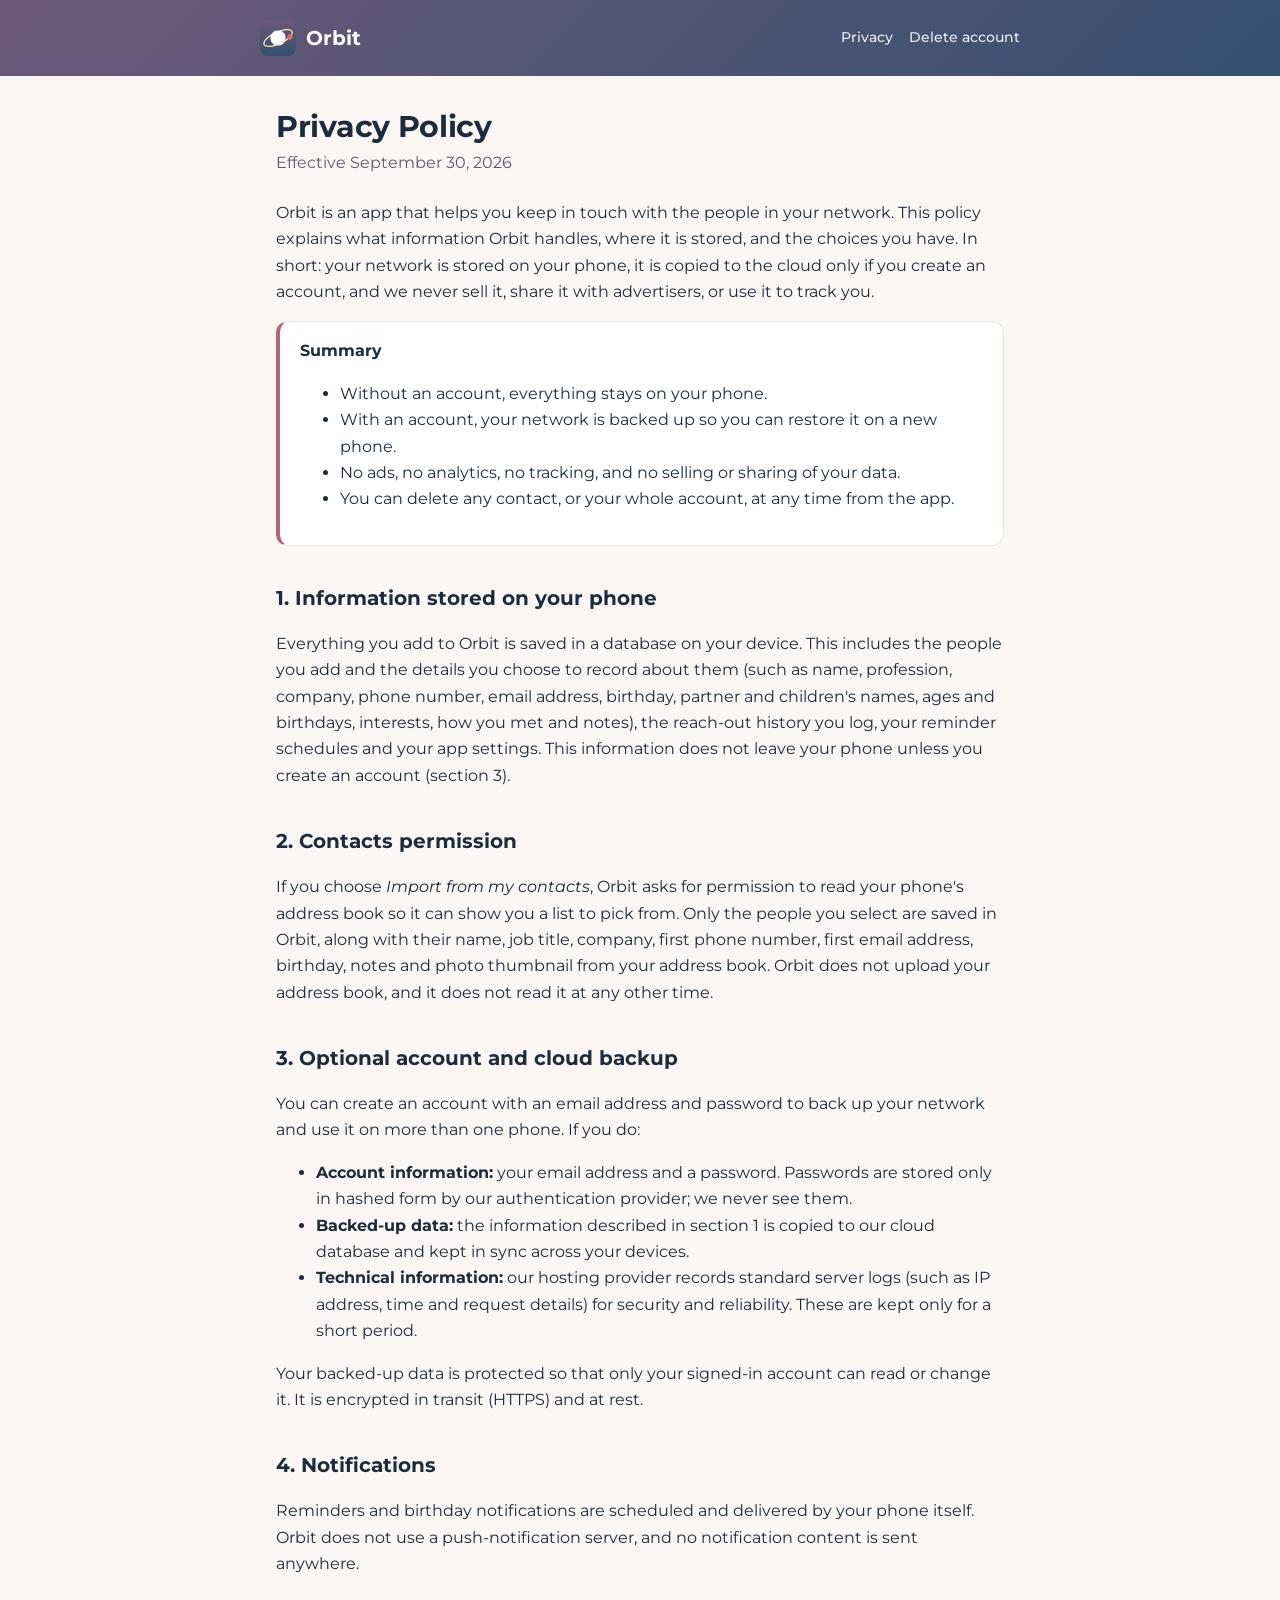
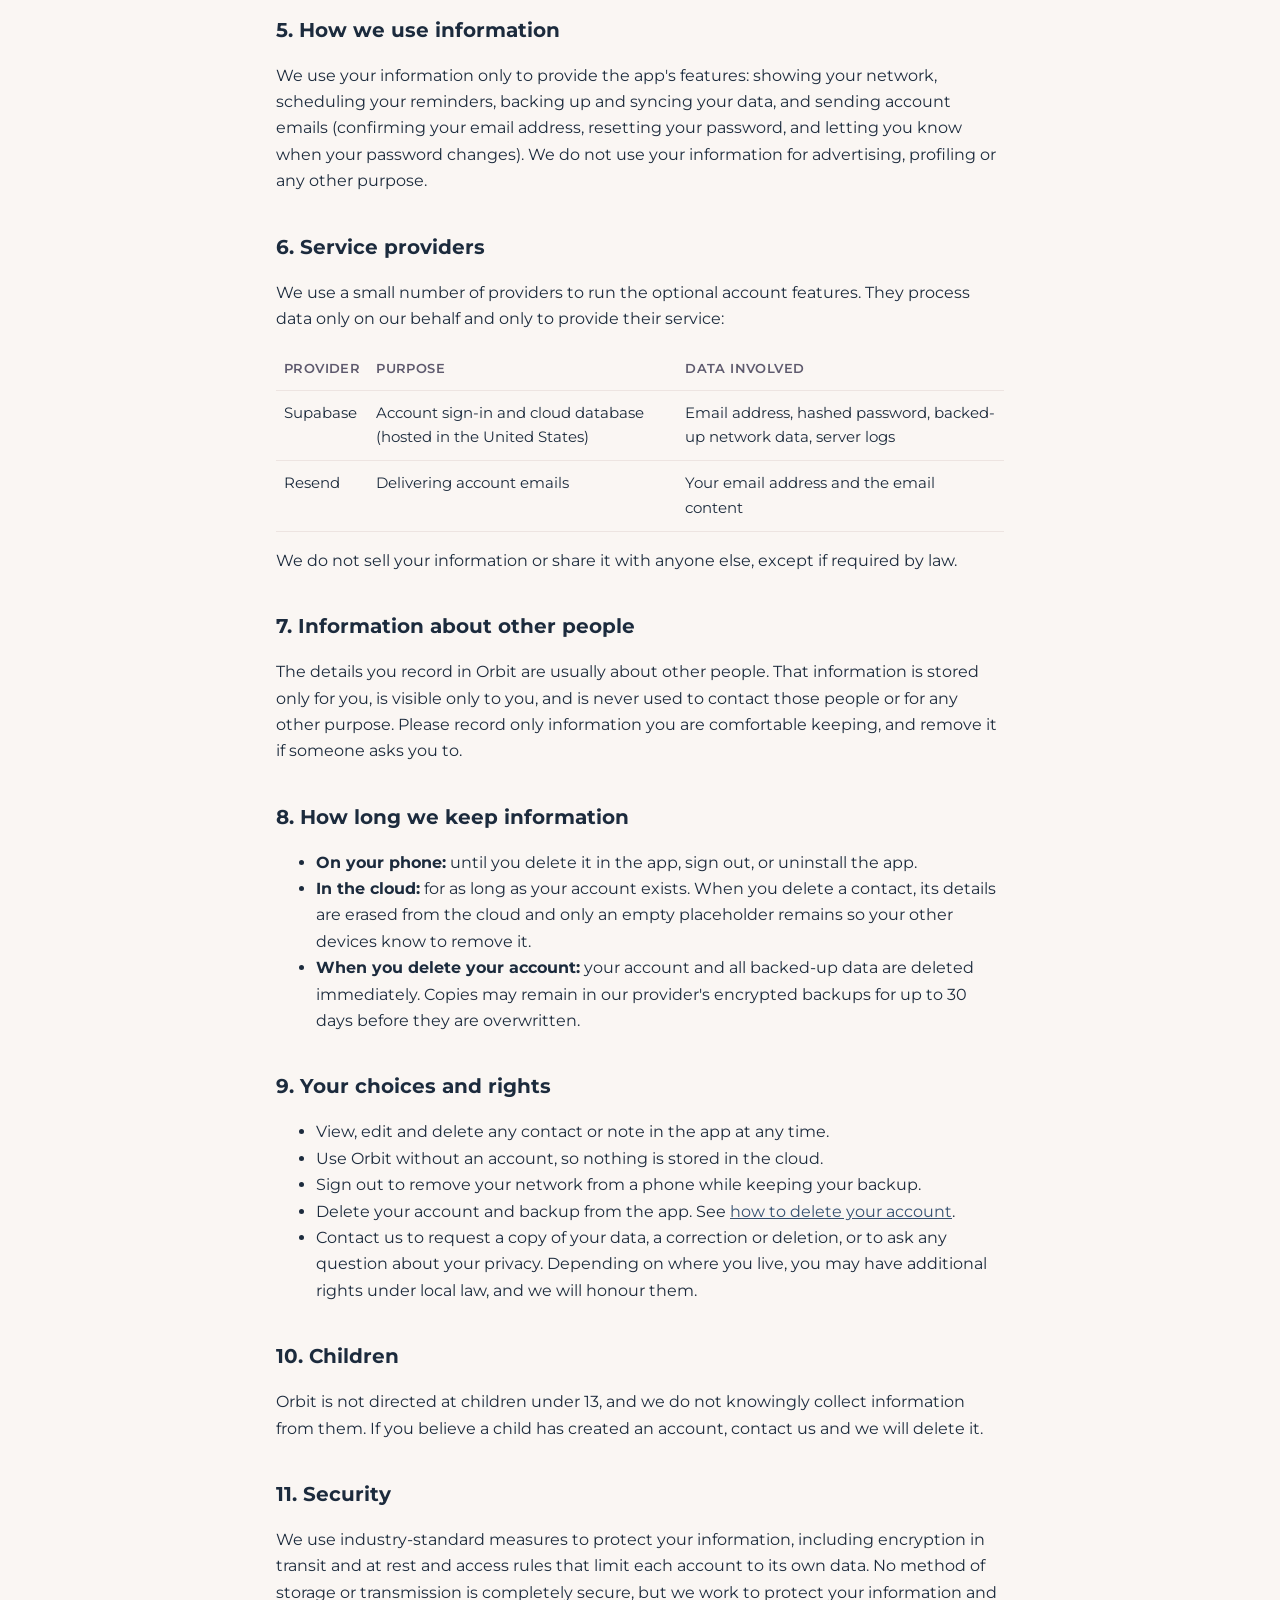
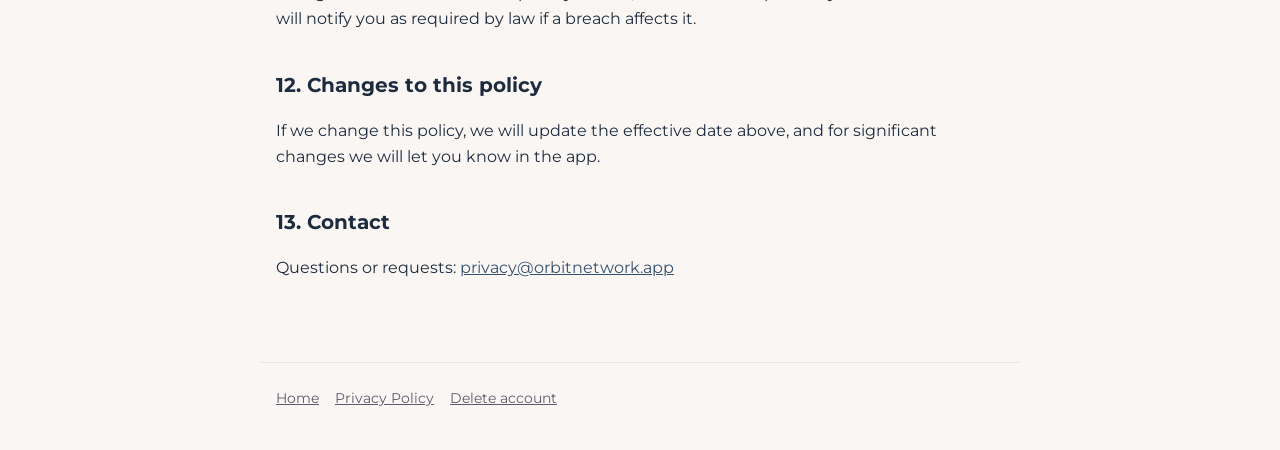
==== privacy.html @ 4edca76b "Orbit website: landing page, privacy policy, account deletion" ====
<!doctype html>
<html lang="en">
<head>
  <meta charset="utf-8">
  <meta name="viewport" content="width=device-width, initial-scale=1">
  <title>Orbit Privacy Policy</title>
  <meta name="description" content="How the Orbit app handles your data.">
  <link rel="icon" href="icon.png">
  <link rel="preconnect" href="https://fonts.googleapis.com">
  <link href="https://fonts.googleapis.com/css2?family=Montserrat:wght@400;500;600;700&display=swap" rel="stylesheet">
  <link rel="stylesheet" href="style.css">
</head>
<body>
<header>
  <div class="bar">
    <a href="./"><img src="icon.png" alt="">Orbit</a>
    <nav><a href="privacy.html">Privacy</a><a href="delete-account.html">Delete account</a></nav>
  </div>
</header>

<main>
  <h1>Privacy Policy</h1>
  <p class="meta">Effective September 30, 2026</p>

  <p>Orbit is an app that helps you keep in touch with the people in your network. This policy
  explains what information Orbit handles, where it is stored, and the choices you have. In short:
  your network is stored on your phone, it is copied to the cloud only if you create an account,
  and we never sell it, share it with advertisers, or use it to track you.</p>

  <div class="card highlight">
    <strong>Summary</strong>
    <ul>
      <li>Without an account, everything stays on your phone.</li>
      <li>With an account, your network is backed up so you can restore it on a new phone.</li>
      <li>No ads, no analytics, no tracking, and no selling or sharing of your data.</li>
      <li>You can delete any contact, or your whole account, at any time from the app.</li>
    </ul>
  </div>

  <h2>1. Information stored on your phone</h2>
  <p>Everything you add to Orbit is saved in a database on your device. This includes the people
  you add and the details you choose to record about them (such as name, profession, company,
  phone number, email address, birthday, partner and children's names, ages and birthdays,
  interests, how you met and notes), the reach-out history you log, your reminder schedules and
  your app settings. This information does not leave your phone unless you create an account
  (section 3).</p>

  <h2>2. Contacts permission</h2>
  <p>If you choose <em>Import from my contacts</em>, Orbit asks for permission to read your phone's
  address book so it can show you a list to pick from. Only the people you select are saved in
  Orbit, along with their name, job title, company, first phone number, first email address,
  birthday, notes and photo thumbnail from your address book. Orbit does not upload your address
  book, and it does not read it at any other time.</p>

  <h2>3. Optional account and cloud backup</h2>
  <p>You can create an account with an email address and password to back up your network and use
  it on more than one phone. If you do:</p>
  <ul>
    <li><strong>Account information:</strong> your email address and a password. Passwords are
    stored only in hashed form by our authentication provider; we never see them.</li>
    <li><strong>Backed-up data:</strong> the information described in section 1 is copied to our
    cloud database and kept in sync across your devices.</li>
    <li><strong>Technical information:</strong> our hosting provider records standard server logs
    (such as IP address, time and request details) for security and reliability. These are kept
    only for a short period.</li>
  </ul>
  <p>Your backed-up data is protected so that only your signed-in account can read or change it.
  It is encrypted in transit (HTTPS) and at rest.</p>

  <h2>4. Notifications</h2>
  <p>Reminders and birthday notifications are scheduled and delivered by your phone itself. Orbit
  does not use a push-notification server, and no notification content is sent anywhere.</p>

  <h2>5. How we use information</h2>
  <p>We use your information only to provide the app's features: showing your network, scheduling
  your reminders, backing up and syncing your data, and sending account emails (confirming your
  email address, resetting your password, and letting you know when your password changes). We do
  not use your information for advertising, profiling or any other purpose.</p>

  <h2>6. Service providers</h2>
  <p>We use a small number of providers to run the optional account features. They process data
  only on our behalf and only to provide their service:</p>
  <div class="table-wrap">
    <table>
      <tr><th>Provider</th><th>Purpose</th><th>Data involved</th></tr>
      <tr><td>Supabase</td><td>Account sign-in and cloud database (hosted in the United States)</td><td>Email address, hashed password, backed-up network data, server logs</td></tr>
      <tr><td>Resend</td><td>Delivering account emails</td><td>Your email address and the email content</td></tr>
    </table>
  </div>
  <p>We do not sell your information or share it with anyone else, except if required by law.</p>

  <h2>7. Information about other people</h2>
  <p>The details you record in Orbit are usually about other people. That information is stored
  only for you, is visible only to you, and is never used to contact those people or for any
  other purpose. Please record only information you are comfortable keeping, and remove it if
  someone asks you to.</p>

  <h2>8. How long we keep information</h2>
  <ul>
    <li><strong>On your phone:</strong> until you delete it in the app, sign out, or uninstall
    the app.</li>
    <li><strong>In the cloud:</strong> for as long as your account exists. When you delete a
    contact, its details are erased from the cloud and only an empty placeholder remains so your
    other devices know to remove it.</li>
    <li><strong>When you delete your account:</strong> your account and all backed-up data are
    deleted immediately. Copies may remain in our provider's encrypted backups for up to 30 days
    before they are overwritten.</li>
  </ul>

  <h2>9. Your choices and rights</h2>
  <ul>
    <li>View, edit and delete any contact or note in the app at any time.</li>
    <li>Use Orbit without an account, so nothing is stored in the cloud.</li>
    <li>Sign out to remove your network from a phone while keeping your backup.</li>
    <li>Delete your account and backup from the app. See
    <a href="delete-account.html">how to delete your account</a>.</li>
    <li>Contact us to request a copy of your data, a correction or deletion, or to ask any
    question about your privacy. Depending on where you live, you may have additional rights
    under local law, and we will honour them.</li>
  </ul>

  <h2>10. Children</h2>
  <p>Orbit is not directed at children under 13, and we do not knowingly collect information from
  them. If you believe a child has created an account, contact us and we will delete it.</p>

  <h2>11. Security</h2>
  <p>We use industry-standard measures to protect your information, including encryption in
  transit and at rest and access rules that limit each account to its own data. No method of
  storage or transmission is completely secure, but we work to protect your information and
  will notify you as required by law if a breach affects it.</p>

  <h2>12. Changes to this policy</h2>
  <p>If we change this policy, we will update the effective date above, and for significant changes
  we will let you know in the app.</p>

  <h2>13. Contact</h2>
  <p>Questions or requests: <a href="mailto:privacy@orbitnetwork.app">privacy@orbitnetwork.app</a></p>
</main>

<footer>
  <a href="./">Home</a><a href="privacy.html">Privacy Policy</a><a href="delete-account.html">Delete account</a>
</footer>
</body>
</html>
---- style.css ----
:root {
  --blue: #355070;
  --plum: #6d597a;
  --rose: #b56576;
  --accent: #ffe5b4;
  --ink: #1c2b3d;
  --muted: #5e5a6e;
  --paper: #faf6f3;
  --card: #ffffff;
  --line: #ede4e1;
  --link: #355070;
}

@media (prefers-color-scheme: dark) {
  :root {
    --ink: #eef1f6;
    --muted: #b7c0ce;
    --paper: #131c28;
    --card: #1e2b3c;
    --line: #2e3d52;
    --link: #afc2da;
  }
}

* { box-sizing: border-box; }

body {
  margin: 0;
  background: var(--paper);
  color: var(--ink);
  font-family: "Montserrat", -apple-system, BlinkMacSystemFont, "Segoe UI", Roboto, Helvetica, Arial, sans-serif;
  line-height: 1.65;
  font-size: 16px;
}

header {
  background: linear-gradient(135deg, var(--plum), var(--blue));
  color: #fff;
  padding: 20px 16px;
}

.bar {
  max-width: 760px;
  margin: 0 auto;
  display: flex;
  align-items: center;
  gap: 12px;
}

.bar a { color: #fff; text-decoration: none; font-weight: 700; font-size: 20px; display: flex; align-items: center; gap: 10px; }
.bar img { width: 36px; height: 36px; border-radius: 8px; }
.bar nav { margin-left: auto; display: flex; gap: 16px; font-size: 14px; }
.bar nav a { font-weight: 500; font-size: 14px; opacity: 0.9; }

main {
  max-width: 760px;
  margin: 0 auto;
  padding: 32px 16px 64px;
}

h1 { font-size: 30px; line-height: 1.25; margin: 0 0 4px; letter-spacing: -0.3px; }
h2 { font-size: 20px; margin: 36px 0 8px; }
h3 { font-size: 16px; margin: 20px 0 4px; }
p, li { color: var(--ink); }
.meta { color: var(--muted); margin: 0 0 24px; }
a { color: var(--link); }

.card {
  background: var(--card);
  border: 1px solid var(--line);
  border-radius: 12px;
  padding: 16px 20px;
  margin: 16px 0;
}

.card.highlight { border-left: 4px solid var(--rose); }

ol.steps { padding-left: 22px; }
ol.steps li { margin: 6px 0; }

table { width: 100%; border-collapse: collapse; font-size: 15px; }
th, td { text-align: left; vertical-align: top; padding: 10px 8px; border-bottom: 1px solid var(--line); }
th { color: var(--muted); font-weight: 600; font-size: 13px; text-transform: uppercase; letter-spacing: 0.4px; }
.table-wrap { overflow-x: auto; }

.button {
  display: inline-block;
  background: var(--accent);
  color: #1c2b3d;
  font-weight: 600;
  padding: 12px 20px;
  border-radius: 8px;
  text-decoration: none;
}

.hero { text-align: center; padding: 24px 0; }
.hero img { width: 112px; height: 112px; border-radius: 24px; }
.hero p { color: var(--muted); font-size: 18px; max-width: 520px; margin: 12px auto 24px; }

footer {
  max-width: 760px;
  margin: 0 auto;
  padding: 24px 16px 40px;
  color: var(--muted);
  font-size: 14px;
  border-top: 1px solid var(--line);
}
footer a { color: var(--muted); margin-right: 16px; }
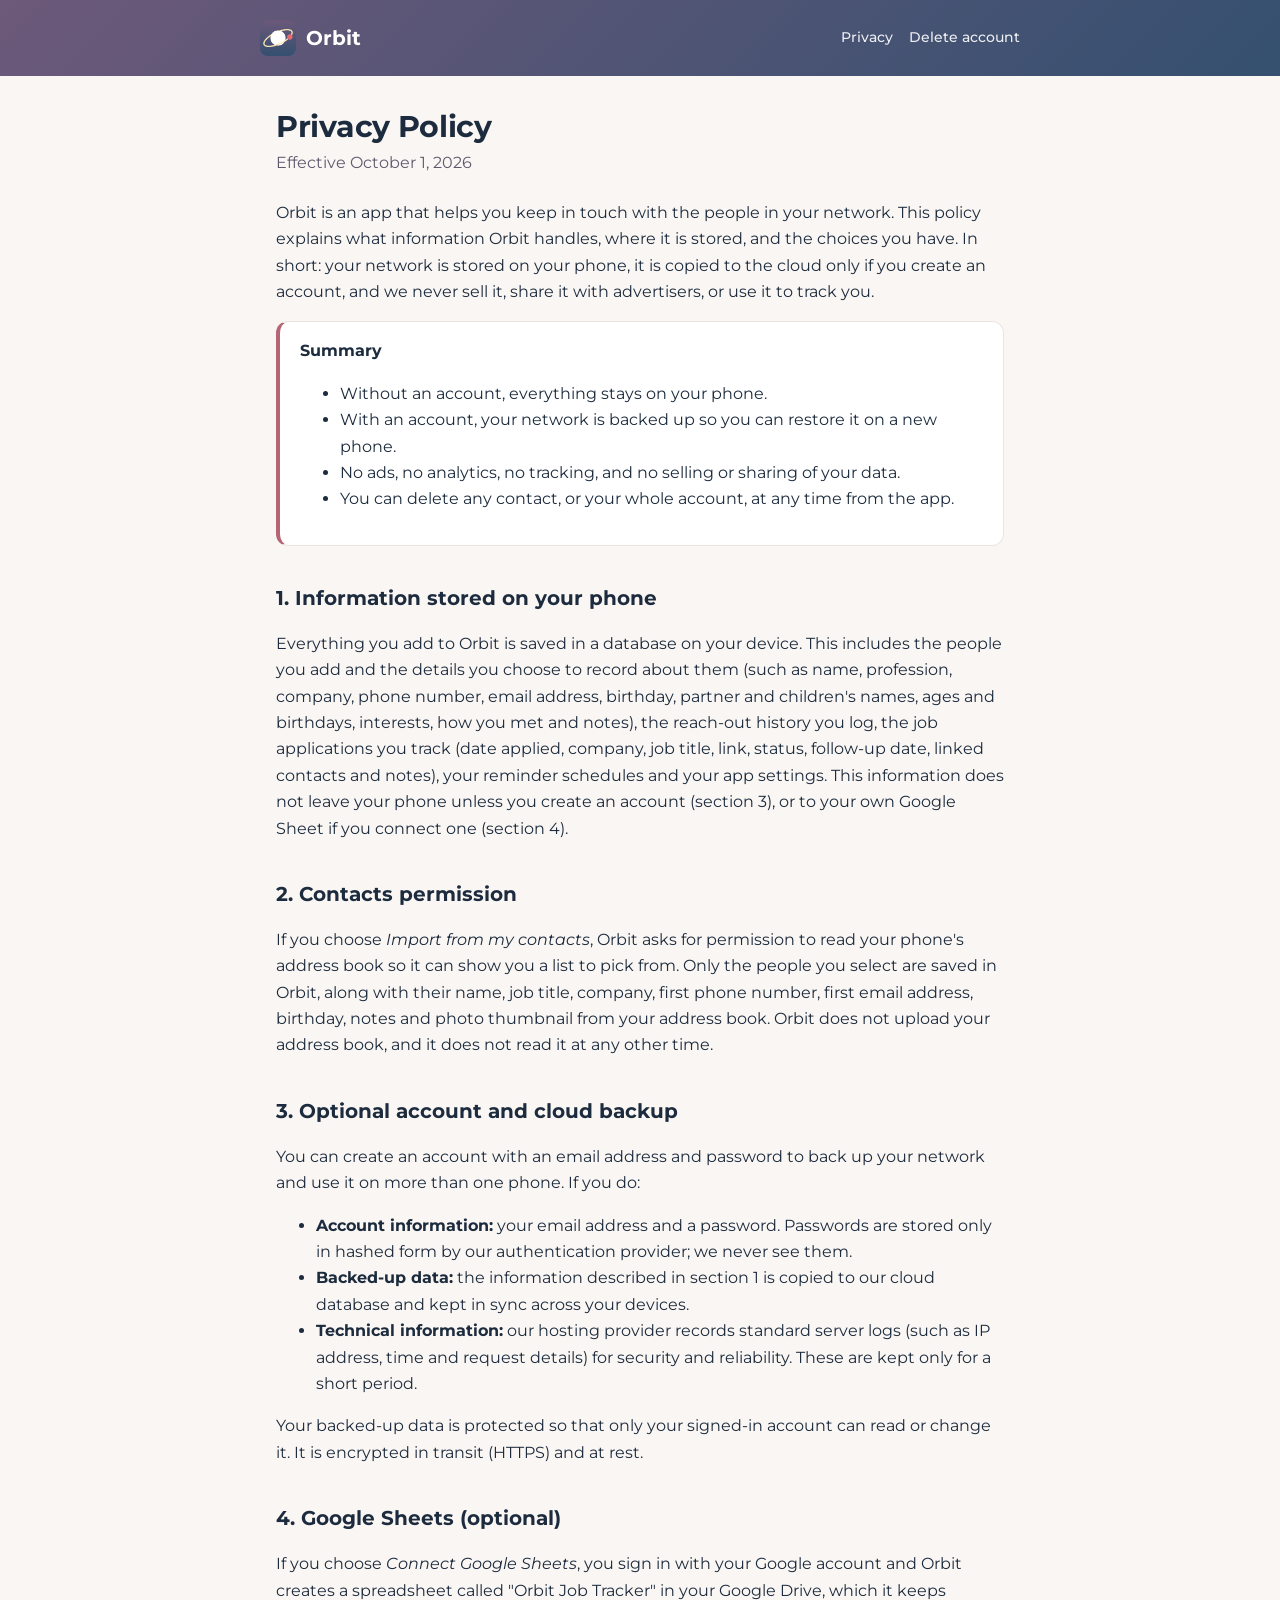
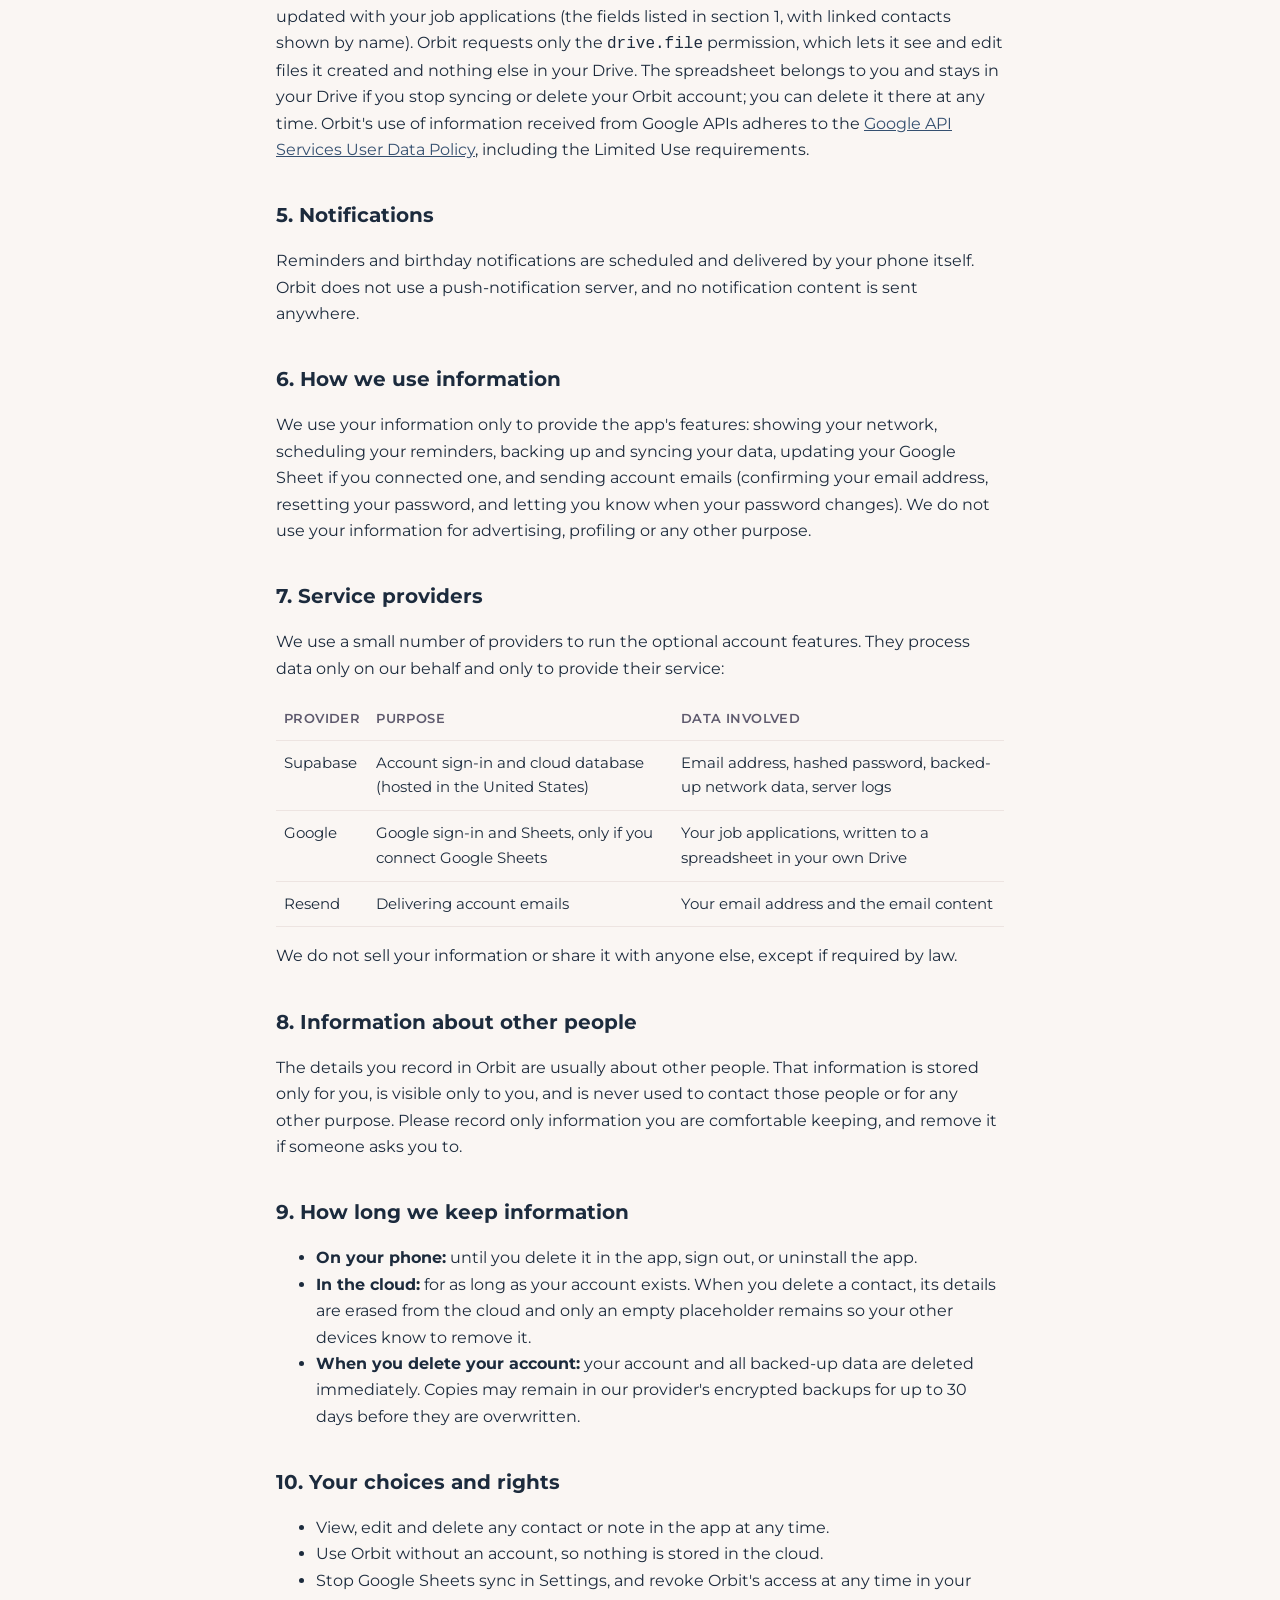
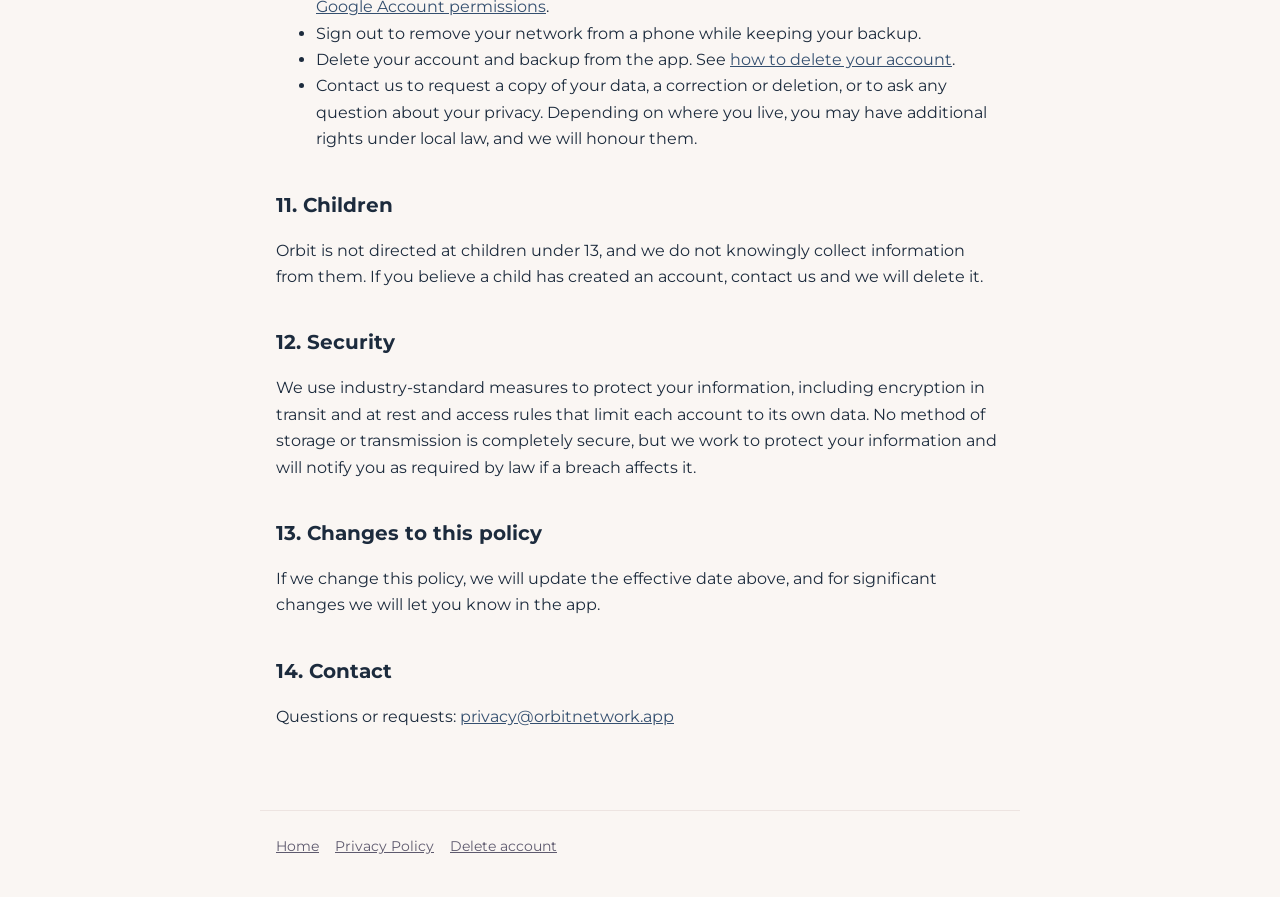
==== commit 5a8440e6: "Cover job applications and Google Sheets" ====
--- a/privacy.html
+++ b/privacy.html
@@ -20,7 +20,7 @@
 
 <main>
   <h1>Privacy Policy</h1>
-  <p class="meta">Effective September 30, 2026</p>
+  <p class="meta">Effective October 1, 2026</p>
 
   <p>Orbit is an app that helps you keep in touch with the people in your network. This policy
   explains what information Orbit handles, where it is stored, and the choices you have. In short:
@@ -41,9 +41,10 @@
   <p>Everything you add to Orbit is saved in a database on your device. This includes the people
   you add and the details you choose to record about them (such as name, profession, company,
   phone number, email address, birthday, partner and children's names, ages and birthdays,
-  interests, how you met and notes), the reach-out history you log, your reminder schedules and
-  your app settings. This information does not leave your phone unless you create an account
-  (section 3).</p>
+  interests, how you met and notes), the reach-out history you log, the job applications you
+  track (date applied, company, job title, link, status, follow-up date, linked contacts and
+  notes), your reminder schedules and your app settings. This information does not leave your phone unless you create an account
+  (section 3), or to your own Google Sheet if you connect one (section 4).</p>
 
   <h2>2. Contacts permission</h2>
   <p>If you choose <em>Import from my contacts</em>, Orbit asks for permission to read your phone's
@@ -67,35 +68,48 @@
   <p>Your backed-up data is protected so that only your signed-in account can read or change it.
   It is encrypted in transit (HTTPS) and at rest.</p>
 
-  <h2>4. Notifications</h2>
+  <h2>4. Google Sheets (optional)</h2>
+  <p>If you choose <em>Connect Google Sheets</em>, you sign in with your Google account and Orbit
+  creates a spreadsheet called "Orbit Job Tracker" in your Google Drive, which it keeps updated
+  with your job applications (the fields listed in section 1, with linked contacts shown by
+  name). Orbit requests only the <code>drive.file</code> permission, which lets it see and edit
+  files it created and nothing else in your Drive. The spreadsheet belongs to you and stays in
+  your Drive if you stop syncing or delete your Orbit account; you can delete it there at any
+  time. Orbit's use of information received from Google APIs adheres to the
+  <a href="https://developers.google.com/terms/api-services-user-data-policy">Google API Services
+  User Data Policy</a>, including the Limited Use requirements.</p>
+
+  <h2>5. Notifications</h2>
   <p>Reminders and birthday notifications are scheduled and delivered by your phone itself. Orbit
   does not use a push-notification server, and no notification content is sent anywhere.</p>
 
-  <h2>5. How we use information</h2>
+  <h2>6. How we use information</h2>
   <p>We use your information only to provide the app's features: showing your network, scheduling
-  your reminders, backing up and syncing your data, and sending account emails (confirming your
+  your reminders, backing up and syncing your data, updating your Google Sheet if you connected
+  one, and sending account emails (confirming your
   email address, resetting your password, and letting you know when your password changes). We do
   not use your information for advertising, profiling or any other purpose.</p>
 
-  <h2>6. Service providers</h2>
+  <h2>7. Service providers</h2>
   <p>We use a small number of providers to run the optional account features. They process data
   only on our behalf and only to provide their service:</p>
   <div class="table-wrap">
     <table>
       <tr><th>Provider</th><th>Purpose</th><th>Data involved</th></tr>
       <tr><td>Supabase</td><td>Account sign-in and cloud database (hosted in the United States)</td><td>Email address, hashed password, backed-up network data, server logs</td></tr>
+      <tr><td>Google</td><td>Google sign-in and Sheets, only if you connect Google Sheets</td><td>Your job applications, written to a spreadsheet in your own Drive</td></tr>
       <tr><td>Resend</td><td>Delivering account emails</td><td>Your email address and the email content</td></tr>
     </table>
   </div>
   <p>We do not sell your information or share it with anyone else, except if required by law.</p>
 
-  <h2>7. Information about other people</h2>
+  <h2>8. Information about other people</h2>
   <p>The details you record in Orbit are usually about other people. That information is stored
   only for you, is visible only to you, and is never used to contact those people or for any
   other purpose. Please record only information you are comfortable keeping, and remove it if
   someone asks you to.</p>
 
-  <h2>8. How long we keep information</h2>
+  <h2>9. How long we keep information</h2>
   <ul>
     <li><strong>On your phone:</strong> until you delete it in the app, sign out, or uninstall
     the app.</li>
@@ -107,10 +121,12 @@
     before they are overwritten.</li>
   </ul>
 
-  <h2>9. Your choices and rights</h2>
+  <h2>10. Your choices and rights</h2>
   <ul>
     <li>View, edit and delete any contact or note in the app at any time.</li>
     <li>Use Orbit without an account, so nothing is stored in the cloud.</li>
+    <li>Stop Google Sheets sync in Settings, and revoke Orbit's access at any time in your
+    <a href="https://myaccount.google.com/permissions">Google Account permissions</a>.</li>
     <li>Sign out to remove your network from a phone while keeping your backup.</li>
     <li>Delete your account and backup from the app. See
     <a href="delete-account.html">how to delete your account</a>.</li>
@@ -119,21 +135,21 @@
     under local law, and we will honour them.</li>
   </ul>
 
-  <h2>10. Children</h2>
+  <h2>11. Children</h2>
   <p>Orbit is not directed at children under 13, and we do not knowingly collect information from
   them. If you believe a child has created an account, contact us and we will delete it.</p>
 
-  <h2>11. Security</h2>
+  <h2>12. Security</h2>
   <p>We use industry-standard measures to protect your information, including encryption in
   transit and at rest and access rules that limit each account to its own data. No method of
   storage or transmission is completely secure, but we work to protect your information and
   will notify you as required by law if a breach affects it.</p>
 
-  <h2>12. Changes to this policy</h2>
+  <h2>13. Changes to this policy</h2>
   <p>If we change this policy, we will update the effective date above, and for significant changes
   we will let you know in the app.</p>
 
-  <h2>13. Contact</h2>
+  <h2>14. Contact</h2>
   <p>Questions or requests: <a href="mailto:privacy@orbitnetwork.app">privacy@orbitnetwork.app</a></p>
 </main>
 
